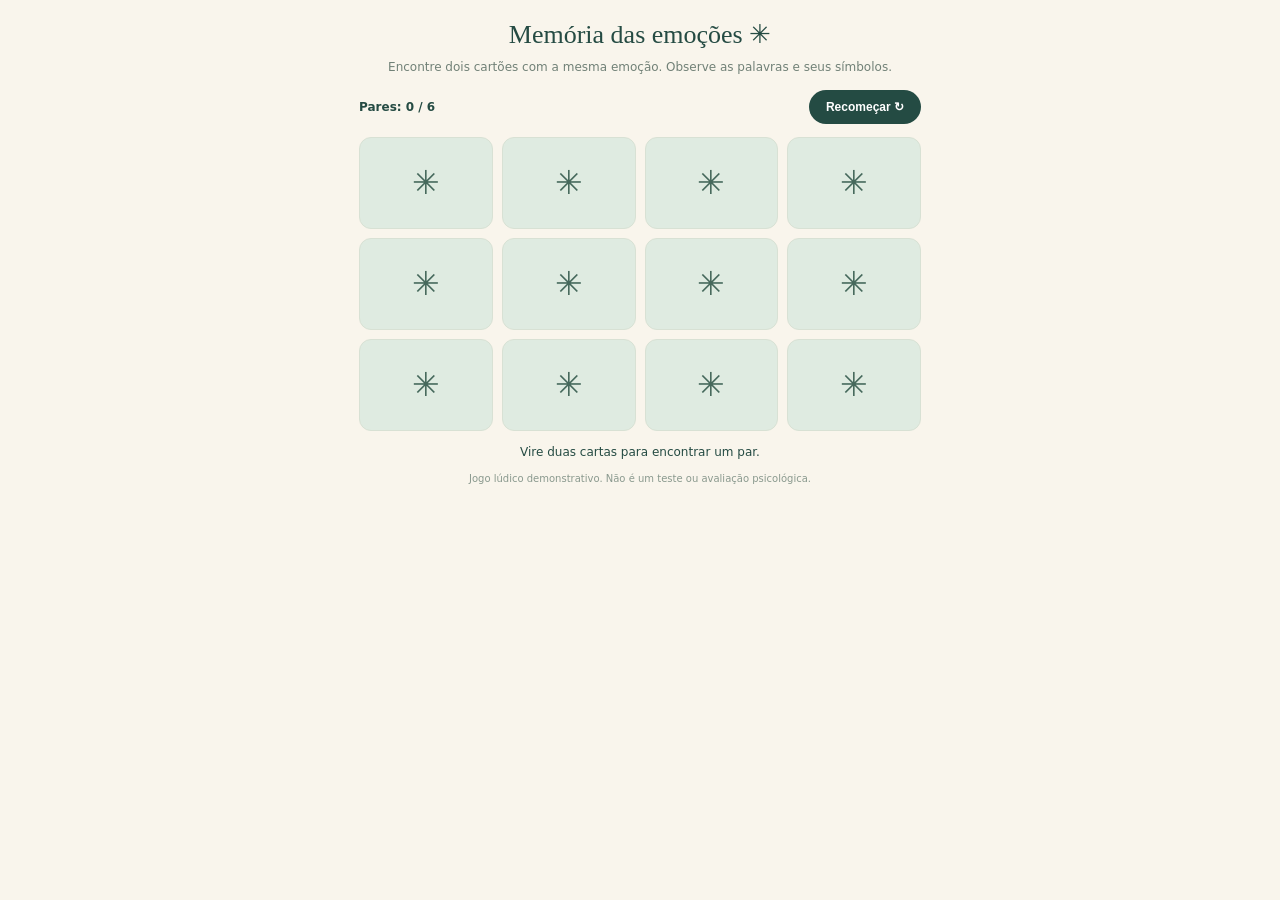
==== jogos/memoria-emocoes/index.html @ 3de4ef23 "first commit" ====
<!doctype html>
<html lang="pt-BR">
<head>
<meta charset="utf-8"><meta name="viewport" content="width=device-width,initial-scale=1">
<title>Memória das emoções — exemplo de jogo</title>
<style>
*{box-sizing:border-box}body{margin:0;background:#f9f5ec;font-family:system-ui,'Segoe UI',sans-serif;color:#254b43}main{max-width:600px;margin:auto;padding:19px}header{text-align:center}h1{font:normal 26px Georgia,serif;margin:0 0 8px}p{font-size:12px;line-height:1.55;color:#718177;margin:0 0 10px}.stats{display:flex;justify-content:space-between;align-items:center;margin:13px 0;font-size:12px;font-weight:700}.grid{display:grid;grid-template-columns:repeat(4,1fr);gap:9px}.card{height:92px;border:1px solid #d8e1d4;background:#dfebe1;border-radius:12px;color:#46695c;font-size:33px;cursor:pointer;transition:transform .12s,background .15s}.card:hover:not(:disabled){transform:translateY(-2px)}.card:focus-visible{outline:3px solid #b7886c;outline-offset:2px}.card.revelada{background:#fff;color:#244b43;border-color:#c6d5cb}.card.acertou{background:#cbe0d1;border-color:#91b09c}.card:disabled{cursor:default}button.restart{border:0;border-radius:40px;background:#244b43;color:white;padding:10px 17px;font-size:12px;font-weight:700}.message{text-align:center;padding:14px 0;font-size:12px;min-height:42px}small{color:#8a998e;font-size:10px;display:block;text-align:center}@media(max-width:440px){main{padding:12px}.card{height:72px;font-size:26px}.grid{gap:6px}h1{font-size:22px}}
</style>
</head><body><main>
<header><h1>Memória das emoções ✳</h1><p>Encontre dois cartões com a mesma emoção. Observe as palavras e seus símbolos.</p></header>
<div class="stats"><span id="contador" role="status">Pares: 0 / 6</span><button class="restart" id="reiniciar" type="button">Recomeçar ↻</button></div>
<div class="grid" id="tabuleiro" aria-label="Jogo de memória com 12 cartas"></div>
<div class="message" id="mensagem" role="status" aria-live="polite">Vire duas cartas para encontrar um par.</div>
<small>Jogo lúdico demonstrativo. Não é um teste ou avaliação psicológica.</small>
</main><script>
(function(){
'use strict';
const emocoes=[{palavra:'Alegria',icone:'☀️'},{palavra:'Calma',icone:'🌿'},{palavra:'Surpresa',icone:'✨'},{palavra:'Carinho',icone:'💛'},{palavra:'Curiosidade',icone:'🔎'},{palavra:'Coragem',icone:'🌟'}];
const tab=document.getElementById('tabuleiro'),contador=document.getElementById('contador'),mensagem=document.getElementById('mensagem');
let selecionadas=[],acertos=0,ocupado=false,identificador=0,temporizador;
function criar(){
  identificador++; clearTimeout(temporizador); selecionadas=[]; acertos=0; ocupado=false;
  contador.textContent='Pares: 0 / 6'; mensagem.textContent='Vire duas cartas para encontrar um par.';
  tab.replaceChildren();
  const baralho=[...emocoes,...emocoes].map((e,i)=>({...e,uid:i}));
  for(let i=baralho.length-1;i>0;i--){const j=Math.floor(Math.random()*(i+1));[baralho[i],baralho[j]]=[baralho[j],baralho[i]];}
  baralho.forEach(e=>{const botao=document.createElement('button');botao.type='button';botao.className='card';botao.textContent='✳';botao.setAttribute('aria-label','Carta virada para baixo');botao.dataset.nome=e.palavra;
    botao.addEventListener('click',()=>virar(botao,e,identificador));tab.append(botao);
  });
}
function virar(botao,e,rodada){
  if(ocupado||botao.disabled||selecionadas.some(x=>x.botao===botao))return;
  botao.textContent=e.icone;botao.classList.add('revelada');botao.setAttribute('aria-label',e.palavra);selecionadas.push({botao,e});
  if(selecionadas.length!==2)return;
  const [a,b]=selecionadas;
  if(a.e.palavra===b.e.palavra){
    a.botao.disabled=b.botao.disabled=true;a.botao.classList.add('acertou');b.botao.classList.add('acertou');
    selecionadas=[];acertos++;contador.textContent=`Pares: ${acertos} / 6`;
    mensagem.textContent=acertos===6?'Você encontrou todos os pares! ✳':'Par encontrado! Escolha mais duas cartas.';
  }else{
    ocupado=true;mensagem.textContent='Essas cartas são diferentes. Tente outra combinação.';
    temporizador=setTimeout(()=>{if(rodada!==identificador)return;
      [a,b].forEach(x=>{x.botao.textContent='✳';x.botao.classList.remove('revelada');x.botao.setAttribute('aria-label','Carta virada para baixo');});
      selecionadas=[];ocupado=false;
    },900);
  }
}
document.addEventListener('keydown',event=>{
  if(event.key==='Escape' && window.parent!==window){
    window.parent.postMessage({tipo:'fechar-jogo-gabriela'},'*');
  }
});
document.getElementById('reiniciar').addEventListener('click',criar);criar();
}());
</script></body></html>
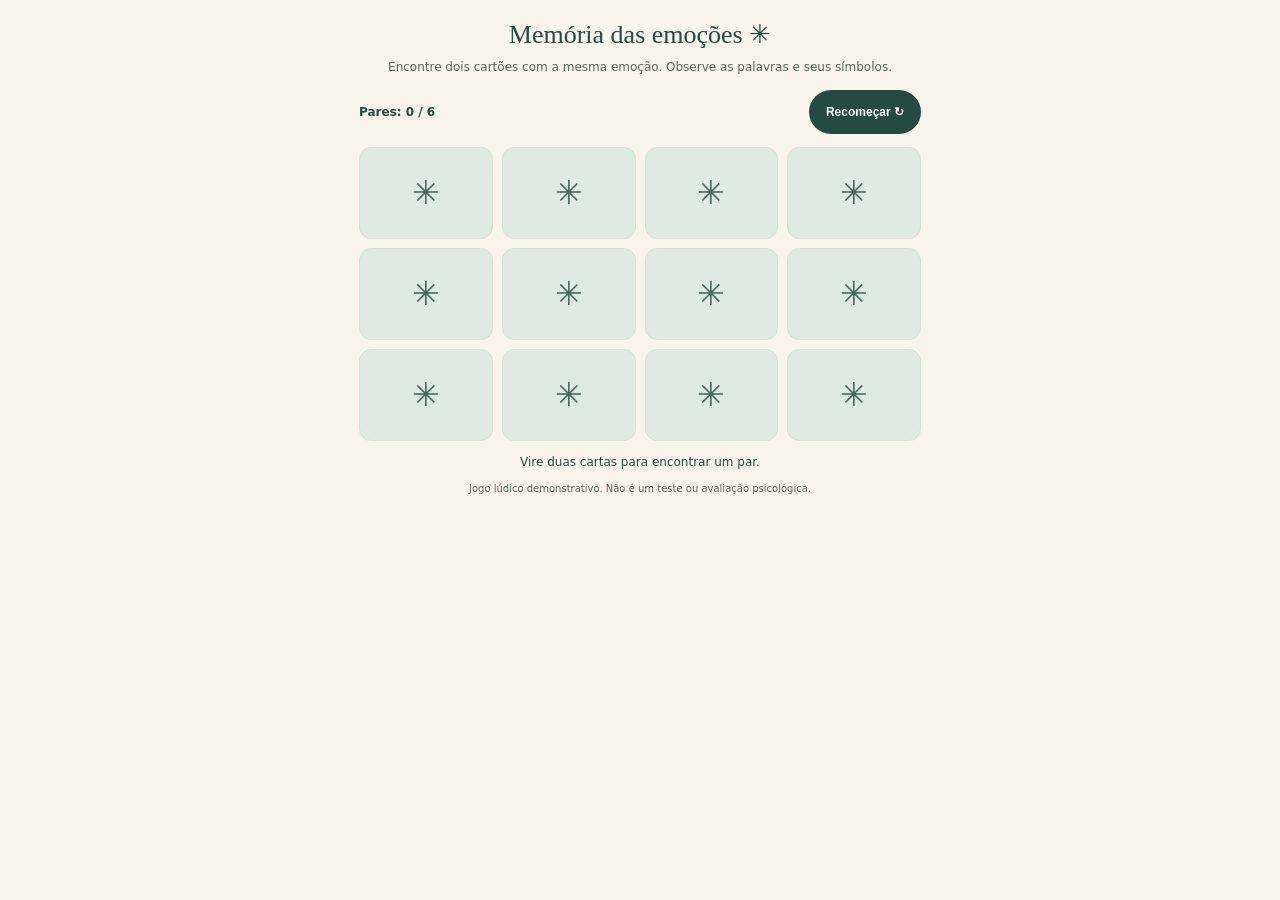
==== commit 18cccfa0: "Padroniza site e atualiza foto da seção Sobre mim" ====
--- a/jogos/memoria-emocoes/index.html
+++ b/jogos/memoria-emocoes/index.html
@@ -1,55 +1,28 @@
 <!doctype html>
 <html lang="pt-BR">
-<head>
-<meta charset="utf-8"><meta name="viewport" content="width=device-width,initial-scale=1">
-<title>Memória das emoções — exemplo de jogo</title>
-<style>
-*{box-sizing:border-box}body{margin:0;background:#f9f5ec;font-family:system-ui,'Segoe UI',sans-serif;color:#254b43}main{max-width:600px;margin:auto;padding:19px}header{text-align:center}h1{font:normal 26px Georgia,serif;margin:0 0 8px}p{font-size:12px;line-height:1.55;color:#718177;margin:0 0 10px}.stats{display:flex;justify-content:space-between;align-items:center;margin:13px 0;font-size:12px;font-weight:700}.grid{display:grid;grid-template-columns:repeat(4,1fr);gap:9px}.card{height:92px;border:1px solid #d8e1d4;background:#dfebe1;border-radius:12px;color:#46695c;font-size:33px;cursor:pointer;transition:transform .12s,background .15s}.card:hover:not(:disabled){transform:translateY(-2px)}.card:focus-visible{outline:3px solid #b7886c;outline-offset:2px}.card.revelada{background:#fff;color:#244b43;border-color:#c6d5cb}.card.acertou{background:#cbe0d1;border-color:#91b09c}.card:disabled{cursor:default}button.restart{border:0;border-radius:40px;background:#244b43;color:white;padding:10px 17px;font-size:12px;font-weight:700}.message{text-align:center;padding:14px 0;font-size:12px;min-height:42px}small{color:#8a998e;font-size:10px;display:block;text-align:center}@media(max-width:440px){main{padding:12px}.card{height:72px;font-size:26px}.grid{gap:6px}h1{font-size:22px}}
-</style>
-</head><body><main>
-<header><h1>Memória das emoções ✳</h1><p>Encontre dois cartões com a mesma emoção. Observe as palavras e seus símbolos.</p></header>
-<div class="stats"><span id="contador" role="status">Pares: 0 / 6</span><button class="restart" id="reiniciar" type="button">Recomeçar ↻</button></div>
-<div class="grid" id="tabuleiro" aria-label="Jogo de memória com 12 cartas"></div>
-<div class="message" id="mensagem" role="status" aria-live="polite">Vire duas cartas para encontrar um par.</div>
-<small>Jogo lúdico demonstrativo. Não é um teste ou avaliação psicológica.</small>
-</main><script>
-(function(){
-'use strict';
-const emocoes=[{palavra:'Alegria',icone:'☀️'},{palavra:'Calma',icone:'🌿'},{palavra:'Surpresa',icone:'✨'},{palavra:'Carinho',icone:'💛'},{palavra:'Curiosidade',icone:'🔎'},{palavra:'Coragem',icone:'🌟'}];
-const tab=document.getElementById('tabuleiro'),contador=document.getElementById('contador'),mensagem=document.getElementById('mensagem');
-let selecionadas=[],acertos=0,ocupado=false,identificador=0,temporizador;
-function criar(){
-  identificador++; clearTimeout(temporizador); selecionadas=[]; acertos=0; ocupado=false;
-  contador.textContent='Pares: 0 / 6'; mensagem.textContent='Vire duas cartas para encontrar um par.';
-  tab.replaceChildren();
-  const baralho=[...emocoes,...emocoes].map((e,i)=>({...e,uid:i}));
-  for(let i=baralho.length-1;i>0;i--){const j=Math.floor(Math.random()*(i+1));[baralho[i],baralho[j]]=[baralho[j],baralho[i]];}
-  baralho.forEach(e=>{const botao=document.createElement('button');botao.type='button';botao.className='card';botao.textContent='✳';botao.setAttribute('aria-label','Carta virada para baixo');botao.dataset.nome=e.palavra;
-    botao.addEventListener('click',()=>virar(botao,e,identificador));tab.append(botao);
-  });
-}
-function virar(botao,e,rodada){
-  if(ocupado||botao.disabled||selecionadas.some(x=>x.botao===botao))return;
-  botao.textContent=e.icone;botao.classList.add('revelada');botao.setAttribute('aria-label',e.palavra);selecionadas.push({botao,e});
-  if(selecionadas.length!==2)return;
-  const [a,b]=selecionadas;
-  if(a.e.palavra===b.e.palavra){
-    a.botao.disabled=b.botao.disabled=true;a.botao.classList.add('acertou');b.botao.classList.add('acertou');
-    selecionadas=[];acertos++;contador.textContent=`Pares: ${acertos} / 6`;
-    mensagem.textContent=acertos===6?'Você encontrou todos os pares! ✳':'Par encontrado! Escolha mais duas cartas.';
-  }else{
-    ocupado=true;mensagem.textContent='Essas cartas são diferentes. Tente outra combinação.';
-    temporizador=setTimeout(()=>{if(rodada!==identificador)return;
-      [a,b].forEach(x=>{x.botao.textContent='✳';x.botao.classList.remove('revelada');x.botao.setAttribute('aria-label','Carta virada para baixo');});
-      selecionadas=[];ocupado=false;
-    },900);
-  }
-}
-document.addEventListener('keydown',event=>{
-  if(event.key==='Escape' && window.parent!==window){
-    window.parent.postMessage({tipo:'fechar-jogo-gabriela'},'*');
-  }
-});
-document.getElementById('reiniciar').addEventListener('click',criar);criar();
-}());
-</script></body></html>
+  <head>
+    <meta charset="utf-8" />
+    <meta name="viewport" content="width=device-width,initial-scale=1" />
+    <title>Memória das emoções — recurso interativo</title>
+    <link rel="stylesheet" href="styles.css" />
+    <link rel="icon" href="../../assets/favicon.svg" type="image/svg+xml" />
+    <script src="game.js" defer></script>
+  </head>
+  <body>
+    <main>
+      <header>
+        <h1>Memória das emoções ✳</h1>
+        <p>Encontre dois cartões com a mesma emoção. Observe as palavras e seus símbolos.</p>
+      </header>
+      <div class="stats">
+        <span id="contador" role="status">Pares: 0 / 6</span
+        ><button class="restart" id="reiniciar" type="button">Recomeçar ↻</button>
+      </div>
+      <div class="grid" id="tabuleiro" aria-label="Jogo de memória com 12 cartas"></div>
+      <div class="message" id="mensagem" role="status" aria-live="polite">
+        Vire duas cartas para encontrar um par.
+      </div>
+      <small>Jogo lúdico demonstrativo. Não é um teste ou avaliação psicológica.</small>
+    </main>
+  </body>
+</html>
--- a/jogos/memoria-emocoes/styles.css
+++ b/jogos/memoria-emocoes/styles.css
@@ -0,0 +1,126 @@
+* {
+  box-sizing: border-box;
+}
+body {
+  margin: 0;
+  background: #f9f5ec;
+  font-family: system-ui, 'Segoe UI', sans-serif;
+  color: #254b43;
+}
+main {
+  max-width: 600px;
+  margin: auto;
+  padding: 19px;
+}
+header {
+  text-align: center;
+}
+h1 {
+  font:
+    normal 26px Georgia,
+    serif;
+  margin: 0 0 8px;
+}
+p {
+  font-size: 12px;
+  line-height: 1.55;
+  color: #56685c;
+  margin: 0 0 10px;
+}
+.stats {
+  display: flex;
+  justify-content: space-between;
+  align-items: center;
+  margin: 13px 0;
+  font-size: 12px;
+  font-weight: 700;
+}
+.grid {
+  display: grid;
+  grid-template-columns: repeat(4, 1fr);
+  gap: 9px;
+}
+.card {
+  display: flex;
+  flex-direction: column;
+  align-items: center;
+  justify-content: center;
+  gap: 4px;
+  min-width: 0;
+  height: 92px;
+  border: 1px solid #d8e1d4;
+  background: #dfebe1;
+  border-radius: 12px;
+  color: #46695c;
+  font-size: 33px;
+  cursor: pointer;
+  transition:
+    transform 0.12s,
+    background 0.15s;
+}
+.card-word {
+  font-size: 11px;
+  font-weight: 600;
+  overflow-wrap: anywhere;
+}
+.card:hover:not(:disabled) {
+  transform: translateY(-2px);
+}
+.card:focus-visible {
+  outline: 3px solid #865b48;
+  outline-offset: 2px;
+}
+.card.revelada {
+  background: #fff;
+  color: #244b43;
+  border-color: #c6d5cb;
+}
+.card.acertou {
+  background: #cbe0d1;
+  border-color: #91b09c;
+}
+.card:disabled {
+  cursor: default;
+}
+button.restart {
+  min-height: 44px;
+  border: 0;
+  border-radius: 40px;
+  background: #244b43;
+  color: white;
+  padding: 10px 17px;
+  font-size: 12px;
+  font-weight: 700;
+}
+.message {
+  text-align: center;
+  padding: 14px 0;
+  font-size: 12px;
+  min-height: 42px;
+}
+small {
+  color: #56685c;
+  font-size: 10px;
+  display: block;
+  text-align: center;
+}
+@media (prefers-reduced-motion: reduce) {
+  .card {
+    transition: none;
+  }
+}
+@media (max-width: 440px) {
+  main {
+    padding: 12px;
+  }
+  .card {
+    height: 72px;
+    font-size: 26px;
+  }
+  .grid {
+    gap: 6px;
+  }
+  h1 {
+    font-size: 22px;
+  }
+}
